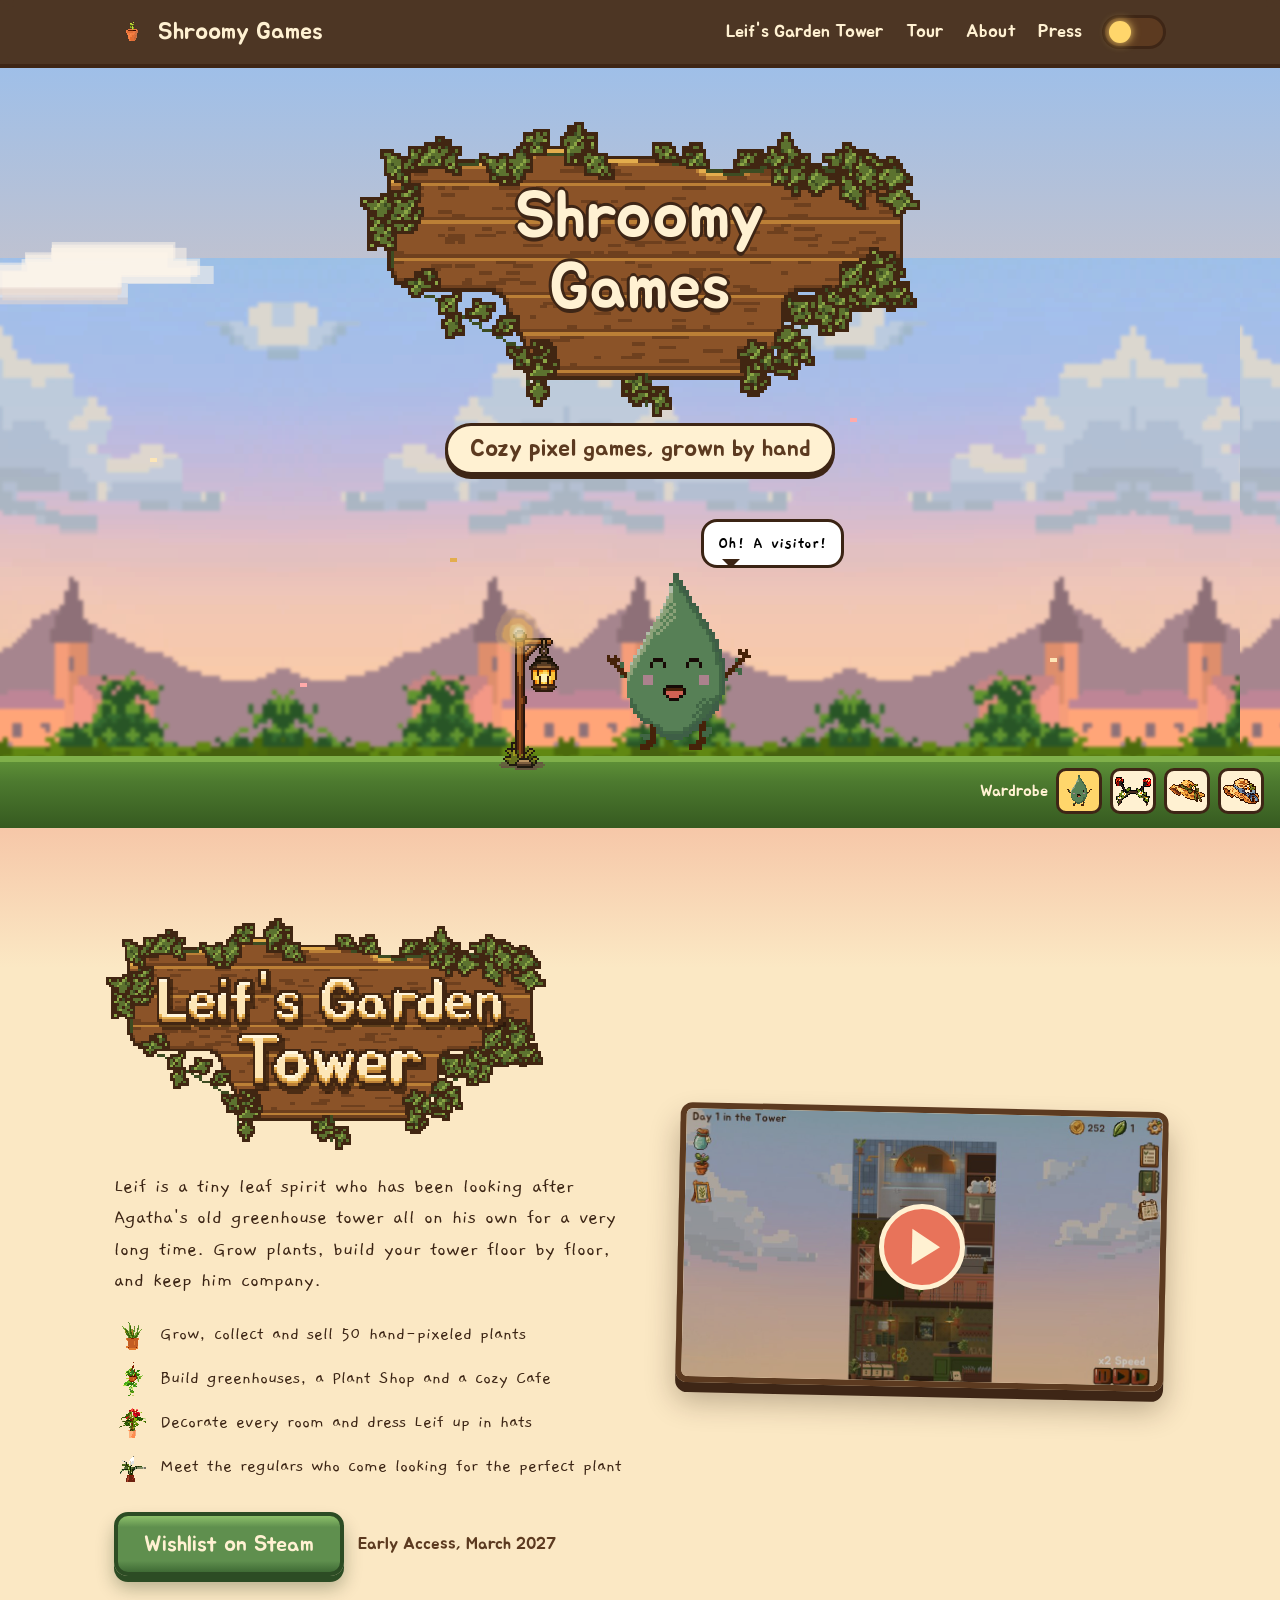
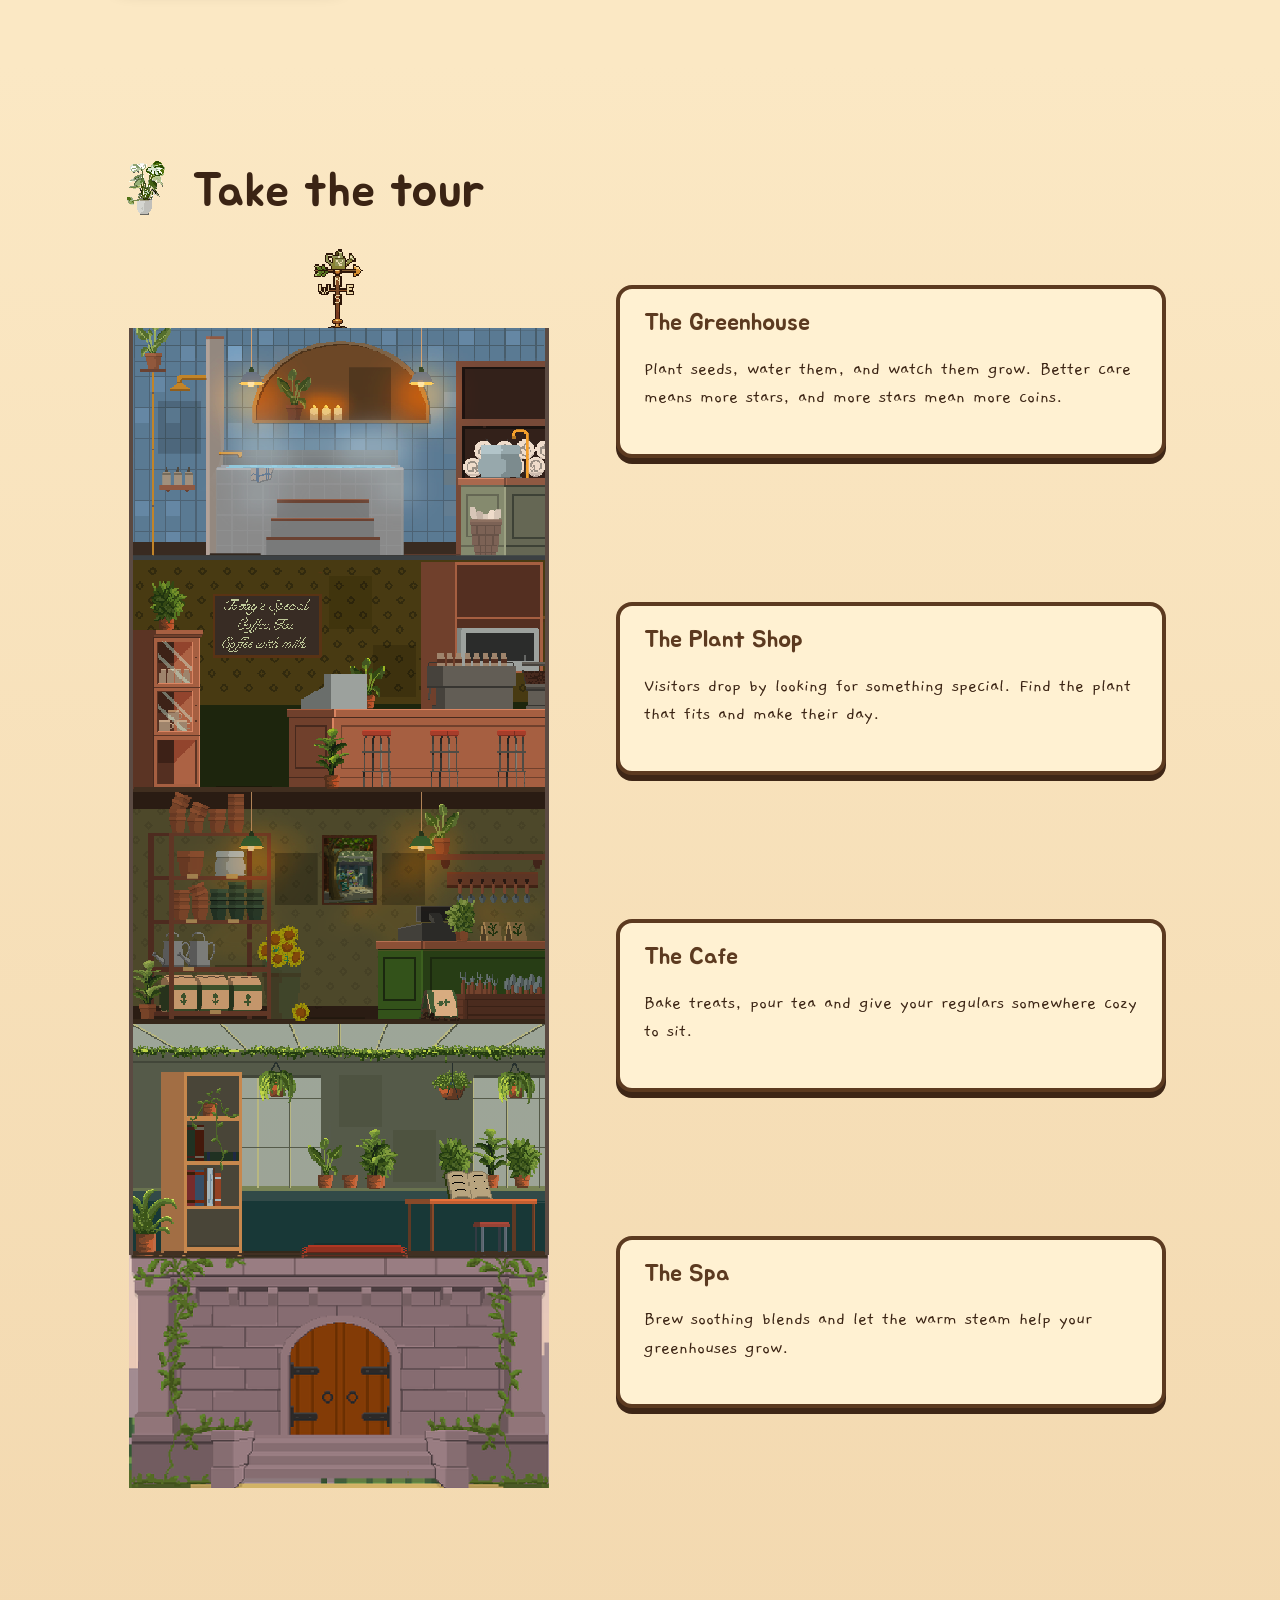
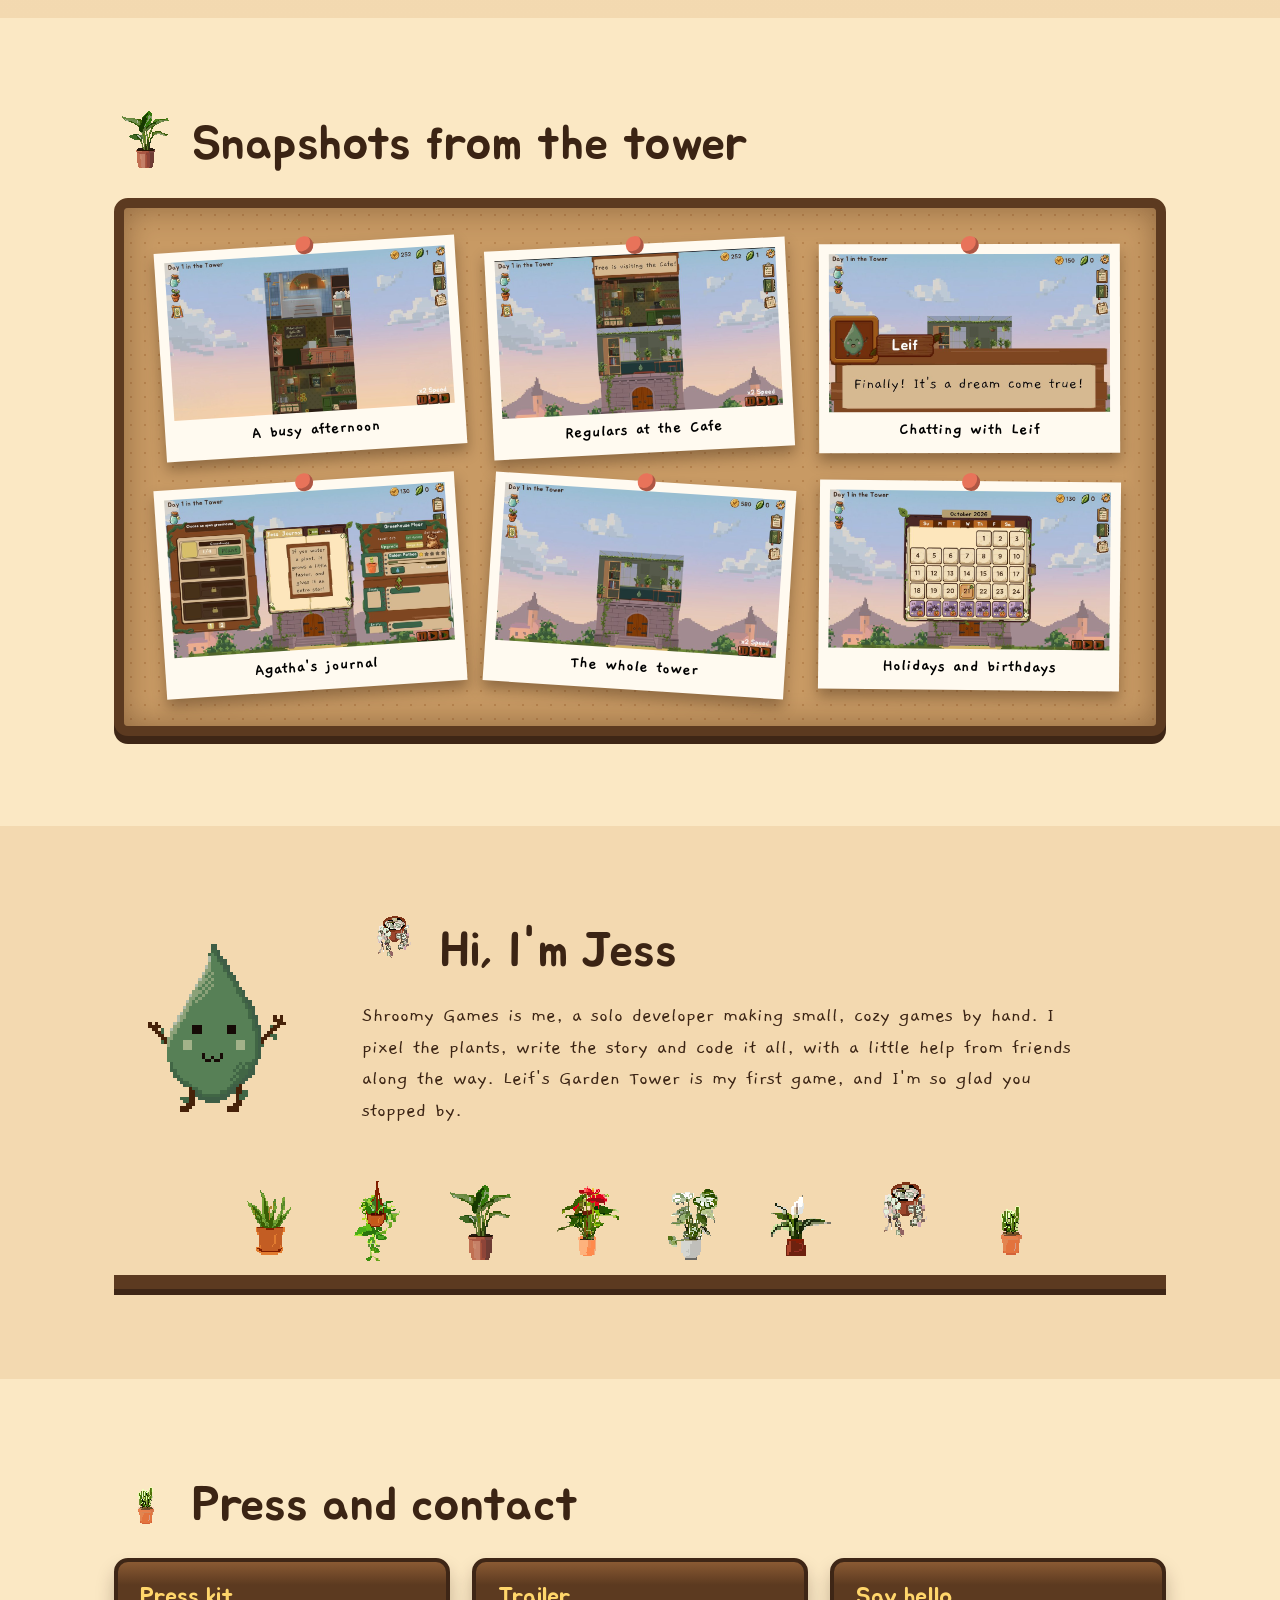
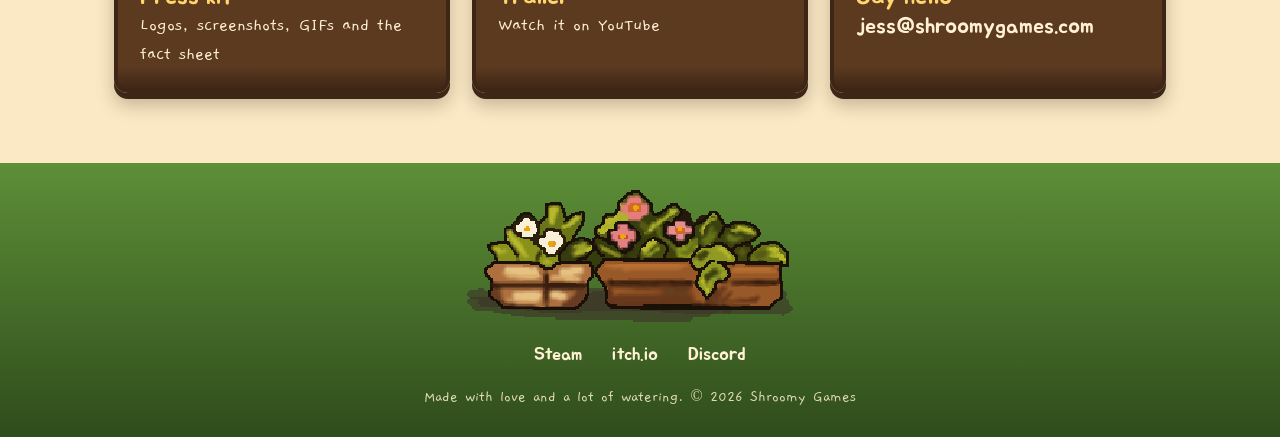
==== index.html @ d484b432 "Shroomy Games website, first version Co-Authored-By: Claude Opus 5.5 <noreply@anthropic.com> Claude-" ====
<!DOCTYPE html>
<html lang="en">
<head>
<meta charset="utf-8">
<meta name="viewport" content="width=device-width, initial-scale=1">
<title>Shroomy Games</title>
<link rel="preconnect" href="https://fonts.googleapis.com">
<link href="https://fonts.googleapis.com/css2?family=Jua&family=Gaegu:wght@400;700&display=swap" rel="stylesheet">
<style>
/* VOICE: cozy, playful, warm, like opening the game's journal
   IDEA: the site is a walk up Leif's tower at golden hour
   PICTURE: the game's own sky, town and tower, with Leif waving at the door
   COLOUR and TYPE: sunset peach and sky, wood brown plaques, cream paper, leaf green; Jua headings, Gaegu body
   LAYOUT: hero scene, featured game, tower that builds as you scroll, corkboard gallery, about, press, footer garden */
:root{color-scheme:light;
 --sky1:#9fbfe8;--sky2:#f6c7a8;--wood:#5c3a20;--wood2:#3e2616;--woodhi:#8a5a33;--cream:#fff1d2;--paper:#fbe8c4;--ink:#3b2414;--leaf:#5f8f4e;--leaf2:#3f6b35;--gold:#ffd66b;--coral:#e8735a;--grass:#4d7a2f}
*{box-sizing:border-box;min-width:0}
html{scroll-behavior:smooth;scroll-padding-top:76px}
body{margin:0;background:var(--paper);color:var(--ink);font:19px/1.5 Gaegu,"Comic Sans MS",system-ui,sans-serif;overflow-x:clip}
img{image-rendering:pixelated}
h1,h2,h3,.jua{font-family:Jua,system-ui,sans-serif;font-weight:400;line-height:1.08;text-wrap:balance;margin:0}
h2{font-size:clamp(32px,5vw,48px)}h3{font-size:24px}
a{color:inherit}
.wrap{max-width:1180px;margin:0 auto;padding:0 max(5vw,16px)}

/* ---------- wooden things ---------- */
.plank{background:linear-gradient(var(--woodhi),var(--wood) 18%,var(--wood) 82%,var(--wood2));color:var(--cream);border:4px solid var(--wood2);border-radius:14px;box-shadow:0 6px 0 var(--wood2),0 12px 18px rgba(40,20,5,.25);position:relative}
.btn{display:inline-flex;align-items:center;gap:10px;font:22px Jua,sans-serif;text-decoration:none;padding:14px 26px;min-height:52px;cursor:pointer;transition:transform .15s}
.btn:hover{transform:translateY(-3px) rotate(-1deg)}.btn:active{transform:translateY(3px);box-shadow:0 2px 0 var(--wood2)}
.btn.green{background:linear-gradient(#8cc06a,var(--leaf) 20%,var(--leaf) 80%,var(--leaf2));border-color:#2c4c24;box-shadow:0 6px 0 #2c4c24,0 12px 18px rgba(20,40,10,.3)}
.btn:focus-visible,button:focus-visible{outline:3px dashed var(--gold);outline-offset:4px}
.sway{animation:sway 3.4s ease-in-out infinite;transform-origin:top center}
@keyframes sway{0%,100%{rotate:-1.5deg}50%{rotate:1.5deg}}

/* ---------- nav ---------- */
nav{position:sticky;top:0;z-index:50;background:rgba(62,38,22,.92);backdrop-filter:blur(6px);color:var(--cream);border-bottom:4px solid var(--wood2)}
nav .wrap{display:flex;align-items:center;gap:18px;min-height:64px;flex-wrap:wrap}
nav .brand{font:24px Jua;text-decoration:none;display:flex;align-items:center;gap:8px}
nav .brand img{width:36px;height:36px}
nav .links{display:flex;gap:4px 18px;margin-left:auto;flex-wrap:wrap}
nav .links a{text-decoration:none;font:18px Jua;padding:8px 2px}
nav .links a:hover{color:var(--gold)}
.toggle{background:var(--wood);border:3px solid var(--wood2);border-radius:30px;width:64px;height:34px;position:relative;cursor:pointer;padding:0}
.toggle span{position:absolute;top:3px;left:4px;width:22px;height:22px;border-radius:50%;background:var(--gold);box-shadow:0 0 10px var(--gold);transition:left .35s,background .35s,box-shadow .35s}
.night .toggle span{left:33px;background:#e9e7ff;box-shadow:inset -6px -2px 0 #b9b4e6,0 0 10px #c9c4ff}

/* ---------- hero scene ---------- */
.hero{position:relative;height:clamp(560px,86vh,760px);overflow:hidden;background:linear-gradient(var(--sky1),var(--sky2) 70%)}
.scene{position:absolute;inset:auto 0 70px 0;height:min(500px,70%);background:url(assets/scenery.png) repeat-x bottom left/auto 100%;animation:pan 140s linear infinite}
@keyframes pan{to{background-position:-1240px 0}}
.ground{position:absolute;inset:auto 0 0 0;height:72px;background:linear-gradient(#5d8f37,var(--grass) 30%,#365a20);border-top:6px solid #7fb04a}
.cloud{position:absolute;width:120px;height:24px;background:#fff6ea;box-shadow:24px -12px 0 -2px #fff6ea,52px -20px 0 0 #fff6ea,80px -8px 0 -4px #fff6ea,0 6px 0 #e8d8cf;opacity:.55;animation:drift linear infinite}
@keyframes drift{from{translate:-260px 0}to{translate:110vw 0}}
.sparkles{position:absolute;inset:0;pointer-events:none}
.sp{position:absolute;width:6px;height:6px;background:var(--gold);box-shadow:6px 0 0 rgba(255,214,107,.5),-6px 0 0 rgba(255,214,107,.5),0 6px 0 rgba(255,214,107,.5),0 -6px 0 rgba(255,214,107,.5);animation:twinkle 3s ease-in-out infinite;opacity:0}
@keyframes twinkle{50%{opacity:1;scale:1.2}}
.heroText{position:absolute;inset:0;display:flex;flex-direction:column;align-items:center;justify-content:flex-start;padding-top:clamp(28px,6vh,64px);text-align:center;z-index:5}
.sign{position:relative;width:min(560px,90vw);animation:drop 1s cubic-bezier(.3,1.6,.5,1) both}
@keyframes drop{from{translate:0 -120%}}
.sign img{width:100%;display:block}
.sign h1{position:absolute;inset:0;display:grid;place-items:center;padding:0 16% 6%;font-size:clamp(34px,7.4vw,66px);color:#fff1d2;text-shadow:0 4px 0 #3e2616,3px 0 0 #3e2616,-3px 0 0 #3e2616,0 -3px 0 #3e2616}
.tagline{margin:6px 0 0;background:var(--cream);border:3px solid var(--wood2);border-radius:999px;padding:8px 22px;font:clamp(18px,2.6vw,24px) Jua;color:var(--wood);box-shadow:0 4px 0 var(--wood2)}
.mock{font-size:15px;margin-top:8px;color:#5b3c26;opacity:.85}
.leifSpot{position:absolute;bottom:58px;left:50%;translate:-50% 0;z-index:6;display:flex;align-items:flex-end;gap:12px}
.leif{position:relative;width:clamp(150px,20vw,210px);aspect-ratio:1;cursor:pointer;animation:bob 2.2s ease-in-out infinite;background:none;border:0;padding:0}
.leif img{position:absolute;inset:0;width:100%;height:100%}
.leif:hover{animation:wiggle .5s ease-in-out}
@keyframes bob{50%{translate:0 -8px}}
@keyframes wiggle{25%{rotate:-6deg}75%{rotate:6deg}}
.bubble{position:absolute;bottom:96%;left:62%;width:max-content;max-width:min(260px,60vw);background:#fff;border:3px solid var(--ink);border-radius:16px;padding:10px 14px;font:18px/1.3 Gaegu;font-weight:700;opacity:0;scale:.6;transform-origin:bottom left;transition:opacity .2s,scale .25s cubic-bezier(.3,1.6,.5,1);pointer-events:none}
.bubble::after{content:"";position:absolute;left:18px;bottom:-12px;border:9px solid transparent;border-top-color:var(--ink)}
.bubble.on{opacity:1;scale:1}
.lantern{position:relative;width:60px}.lantern img{width:60px;display:block}
.glow{position:absolute;width:120px;left:-12px;top:-28px;opacity:.75;animation:flicker 2.6s ease-in-out infinite;pointer-events:none;mix-blend-mode:screen}
@keyframes flicker{30%{opacity:.55}60%{opacity:.85}}
.hatbar{position:absolute;bottom:14px;right:16px;z-index:7;display:flex;gap:8px;align-items:center;font:16px Jua;color:var(--cream)}
.hatbar button{width:46px;height:46px;border-radius:10px;border:3px solid var(--wood2);background:var(--cream);cursor:pointer;padding:2px}
.hatbar button img{width:100%;height:100%;object-fit:contain}
.hatbar button[aria-pressed=true]{background:var(--gold)}
.night .hero{background:linear-gradient(#141a3a,#3a3366 75%)}
.night .scene{filter:brightness(.45) saturate(.7) hue-rotate(-12deg)}
.night .cloud{opacity:.25}
.night .ground{filter:brightness(.55)}
.stars,.flies{position:absolute;inset:0;pointer-events:none;opacity:0;transition:opacity 1s}
.night .stars,.night .flies{opacity:1}
.star{position:absolute;width:3px;height:3px;background:#fff;animation:twinkle 2.5s infinite}
.fly{position:absolute;width:6px;height:6px;border-radius:50%;background:#f8ff9a;box-shadow:0 0 10px 4px rgba(240,255,120,.6);animation:float 7s ease-in-out infinite}
@keyframes float{25%{translate:30px -20px}50%{translate:-10px -45px}75%{translate:-35px -10px}}

/* ---------- section helpers ---------- */
.band{padding:clamp(52px,7vw,96px) 0;position:relative}
.head{display:flex;align-items:flex-end;gap:14px;margin-bottom:26px}
.sprout{width:64px;height:64px;position:relative;flex:none}
.sprout img{position:absolute;inset:0;width:100%;height:100%;transition:opacity .4s,scale .6s cubic-bezier(.3,1.6,.5,1);transform-origin:bottom center}
.sprout .grown{opacity:0;scale:.2}
.in .sprout .seed{opacity:0;scale:.6}.in .sprout .grown{opacity:1;scale:1}
.reveal{opacity:0;translate:0 30px;transition:opacity .7s,translate .7s}
.reveal.in{opacity:1;translate:0 0}

/* ---------- featured game ---------- */
.game{background:linear-gradient(#f6c7a8,var(--paper) 140px)}
.gameGrid{display:grid;grid-template-columns:minmax(0,1.05fr) minmax(0,1fr);gap:clamp(24px,4vw,56px);align-items:center}
.gameLogo{width:min(440px,100%);display:block;margin:0 0 10px -8px;animation:sway 5s ease-in-out infinite;transform-origin:top center}
.pitch{font-size:21px;max-width:34em}
.feat{list-style:none;padding:0;margin:18px 0 26px;display:grid;gap:8px}
.feat li{display:flex;gap:10px;align-items:center}
.feat img{width:36px;height:36px;flex:none}
.ctaRow{display:flex;gap:14px;flex-wrap:wrap;align-items:center}
.ea{font:17px Jua;color:var(--wood)}
.trailer{display:block;position:relative;border:6px solid var(--wood);border-radius:12px;overflow:hidden;box-shadow:0 10px 0 var(--wood2),0 18px 30px rgba(40,20,5,.3);rotate:1.2deg;transition:rotate .3s}
.trailer:hover{rotate:0deg}
.trailer img{width:100%;display:block;image-rendering:auto}
.play{position:absolute;inset:0;display:grid;place-items:center;background:rgba(40,20,5,.25)}
.play span{width:86px;height:86px;border-radius:50%;background:var(--coral);border:5px solid #fff1d2;display:grid;place-items:center;animation:pulse 1.8s infinite}
.play span::before{content:"";margin-left:8px;border:18px solid transparent;border-left:28px solid #fff1d2;border-right:0}
@keyframes pulse{50%{scale:1.1}}
.leaf{position:fixed;z-index:99;width:16px;height:10px;background:var(--leaf);border-radius:0 10px 0 10px;pointer-events:none;animation:fall 1.4s ease-in forwards}
@keyframes fall{to{translate:var(--dx) 220px;rotate:var(--r);opacity:0}}

/* ---------- tower ---------- */
.towerBand{background:linear-gradient(var(--paper),#f3d9b0)}
.towerGrid{display:grid;grid-template-columns:minmax(0,.9fr) minmax(0,1.1fr);gap:clamp(24px,4vw,56px)}
.towerCol{position:sticky;top:90px;align-self:start;display:flex;flex-direction:column;align-items:center}
.vane{width:56px;margin-bottom:-6px;opacity:0;transition:opacity .6s}
.vane.on{opacity:1;animation:spin 6s ease-in-out infinite}
@keyframes spin{50%{scale:-1 1}}
.tower{width:min(420px,100%);display:flex;flex-direction:column-reverse}
.tower img{width:100%;display:block}
.floor{max-height:0;overflow:hidden;transition:max-height .7s cubic-bezier(.3,1.3,.5,1)}
.floor.on{max-height:300px}
.floor img{border-left:4px solid #5b4a42;border-right:4px solid #5b4a42}
.storyCards{display:grid;gap:clamp(90px,16vh,160px);padding:40px 0 120px}
.card{background:var(--cream);border:4px solid var(--wood);border-radius:16px;padding:22px 24px;box-shadow:0 6px 0 var(--wood2)}
.card h3{color:var(--wood);margin-bottom:6px}

/* ---------- gallery ---------- */
.board{background:#c89a64 radial-gradient(#b8854f 1px,transparent 1.5px) 0 0/14px 14px;border:10px solid var(--wood);border-radius:14px;box-shadow:inset 0 0 30px rgba(60,30,10,.4),0 8px 0 var(--wood2);padding:clamp(18px,3vw,36px);display:grid;grid-template-columns:repeat(auto-fill,minmax(min(260px,100%),1fr));gap:28px}
.pol{background:#fffaf0;padding:10px 10px 12px;box-shadow:0 8px 14px rgba(40,20,5,.35);rotate:var(--t);transition:rotate .3s,scale .3s;cursor:zoom-in;border:0;font:inherit;text-align:center;position:relative}
.pol:hover{rotate:0deg;scale:1.04;z-index:2}
.pol::before{content:"";position:absolute;top:-8px;left:50%;width:18px;height:18px;border-radius:50%;background:var(--coral);box-shadow:inset -3px -3px 0 rgba(0,0,0,.25);translate:-50% 0}
.pol img{width:100%;display:block;image-rendering:auto}
.pol span{display:block;font:18px Gaegu;font-weight:700;margin-top:6px}
.light{position:fixed;inset:0;z-index:200;background:rgba(30,15,5,.85);display:none;place-items:center;padding:20px}
.light.on{display:grid}.light img{max-width:min(1100px,100%);max-height:85vh;border:8px solid #fffaf0;image-rendering:auto}

/* ---------- about ---------- */
.aboutGrid{display:grid;grid-template-columns:auto minmax(0,1fr);gap:clamp(20px,4vw,48px);align-items:center}
.jessLeif{width:clamp(140px,18vw,200px)}
.shelf{display:flex;justify-content:center;gap:clamp(6px,2vw,22px);flex-wrap:wrap;margin-top:34px;padding-bottom:10px;border-bottom:14px solid var(--wood);box-shadow:0 6px 0 var(--wood2)}
.shelf img{width:clamp(56px,8vw,84px);transform-origin:bottom center;animation:sway 4s ease-in-out infinite;cursor:pointer}
.shelf img:nth-child(2n){animation-delay:-1.5s}.shelf img:nth-child(3n){animation-delay:-2.6s}
.shelf img.hop{animation:hop .5s}
@keyframes hop{40%{translate:0 -18px}}

/* ---------- press + contact ---------- */
.signs{display:grid;grid-template-columns:repeat(auto-fit,minmax(min(240px,100%),1fr));gap:22px}
.signs .plank{padding:20px 22px;text-decoration:none;display:block;transition:transform .2s}
.signs .plank:hover{transform:translateY(-4px) rotate(-1deg)}
.signs .plank b{font:24px Jua;display:block;color:var(--gold)}
.mail{font:22px Jua;word-break:break-all}

/* ---------- footer ---------- */
footer{background:linear-gradient(#5d8f37,#2f4c1c);color:var(--cream);padding:0 0 30px;position:relative;margin-top:40px}
.planters{display:block;width:min(520px,90%);margin:-60px auto 0}
footer .wrap{display:flex;flex-wrap:wrap;gap:12px 26px;justify-content:center;align-items:center;font:18px Jua}
footer a{text-decoration:none;padding:8px 2px}footer a:hover{color:var(--gold)}
footer small{display:block;width:100%;text-align:center;font:16px Gaegu;opacity:.85}

@media(max-width:760px){
 .gameGrid,.towerGrid,.aboutGrid{grid-template-columns:minmax(0,1fr)}
 .towerCol{position:relative;top:0}
 .storyCards{gap:22px;padding:20px 0}
 .aboutGrid{justify-items:center;text-align:center}
 nav .links{width:100%;justify-content:center;margin:0 0 8px}
 .leifSpot{left:42%}
}
@media(prefers-reduced-motion:reduce){*{animation:none!important;transition:none!important}.reveal{opacity:1;translate:0}.floor{max-height:300px}.sprout .grown{opacity:1;scale:1}.sprout .seed{opacity:0}}
</style>
</head>
<body>
<nav><div class="wrap">
 <a class="brand" href="#top"><img src="assets/SeedlingPlantTwo.png" alt="">Shroomy Games</a>
 <div class="links"><a href="#leif">Leif's Garden Tower</a><a href="#tower">Tour</a><a href="#about">About</a><a href="#press">Press</a></div>
 <button class="toggle" id="toggle" aria-label="Switch day and night" aria-pressed="false"><span></span></button>
</div></nav>

<header class="hero" id="top">
 <div class="scene"></div>
 <div class="stars" id="stars"></div>
 <div id="clouds"></div>
 <div class="sparkles" id="sparkles"></div>
 <div class="flies" id="flies"></div>
 <div class="heroText">
  <div class="sign"><img src="assets/logo_v2_plaque_vines_no_text.png" alt=""><h1>Shroomy Games</h1></div>
  <p class="tagline" id="tagline">Cozy pixel games, grown by hand</p>
 </div>
 <div class="leifSpot">
  <div class="lantern"><img class="glow" src="assets/LanternGlowSprite.png" alt=""><img src="assets/LanternSprite.png" alt=""></div>
  <button class="leif" id="leif" aria-label="Say hi to Leif">
   <img src="assets/leif_sprite_A_512.png" alt="Leif, a small leaf spirit">
   <img id="hat" src="" alt="" hidden>
   <span class="bubble" id="bubble">Oh! A visitor!</span>
  </button>
 </div>
 <div class="hatbar" aria-label="Try a hat on Leif">Wardrobe
  <button data-hat="" aria-pressed="true" title="No hat"><img src="assets/leif_sprite_A_512.png" alt="No hat"></button>
  <button data-hat="LeifLadybugHeadband" aria-pressed="false" title="Ladybug headband"><img src="assets/LeifLadybugHeadband_icon.png" alt="Ladybug headband"></button>
  <button data-hat="LeifAgathasHat" aria-pressed="false" title="Agatha's hat"><img src="assets/LeifAgathasHat_icon.png" alt="Agatha's hat"></button>
  <button data-hat="LeifDaisyHat" aria-pressed="false" title="Daisy hat"><img src="assets/LeifDaisyHat_icon.png" alt="Daisy hat"></button>
 </div>
 <div class="ground"></div>
</header>

<section class="band game" id="leif">
 <div class="wrap gameGrid">
  <div class="reveal">
   <img class="gameLogo" src="assets/logo_v2_full_transparent.png" alt="Leif's Garden Tower">
   <p class="pitch">Leif is a tiny leaf spirit who has been looking after Agatha's old greenhouse tower all on his own for a very long time. Grow plants, build your tower floor by floor, and keep him company.</p>
   <ul class="feat">
    <li><img src="assets/AloeVeraPlant.png" alt="">Grow, collect and sell 50 hand-pixeled plants</li>
    <li><img src="assets/GoldenPothosPlant.png" alt="">Build greenhouses, a Plant Shop and a cozy Cafe</li>
    <li><img src="assets/FlamingoFlowerPlant.png" alt="">Decorate every room and dress Leif up in hats</li>
    <li><img src="assets/PeaceLillyPlant.png" alt="">Meet the regulars who come looking for the perfect plant</li>
   </ul>
   <div class="ctaRow">
    <a class="btn plank green sway" id="wish" href="https://store.steampowered.com/app/5285840?utm_source=website">Wishlist on Steam</a>
    <span class="ea">Early Access, March 2027</span>
   </div>
  </div>
  <a class="trailer reveal" href="https://www.youtube.com/watch?v=hAoAlUIL6y4" aria-label="Watch the trailer on YouTube">
   <img src="assets/screenshot_9_cafe_floors.jpg" alt="Leif's Garden Tower trailer">
   <div class="play"><span></span></div>
  </a>
 </div>
</section>

<section class="band towerBand" id="tower">
 <div class="wrap">
  <div class="head reveal"><div class="sprout"><img class="seed" src="assets/SeedlingPlantOne.png" alt=""><img class="grown" src="assets/SwissCheesePlant.png" alt=""></div><h2>Take the tour</h2></div>
  <div class="towerGrid">
   <div class="towerCol">
    <img class="vane" id="vane" src="assets/Weathervane.png" alt="">
    <div class="tower" id="towerStack">
     <img src="assets/entrance.png" alt="The tower's front door">
     <div class="floor" data-f="0"><img src="assets/floor_greenhouse.png" alt="Greenhouse"></div>
     <div class="floor" data-f="1"><img src="assets/floor_shop.png" alt="Plant Shop"></div>
     <div class="floor" data-f="2"><img src="assets/floor_cafe.png" alt="Cafe"></div>
     <div class="floor" data-f="3"><img src="assets/floor_spa.png" alt="Spa"></div>
    </div>
   </div>
   <div class="storyCards">
    <div class="card reveal" data-step="0"><h3>The Greenhouse</h3><p>Plant seeds, water them, and watch them grow. Better care means more stars, and more stars mean more coins.</p></div>
    <div class="card reveal" data-step="1"><h3>The Plant Shop</h3><p>Visitors drop by looking for something special. Find the plant that fits and make their day.</p></div>
    <div class="card reveal" data-step="2"><h3>The Cafe</h3><p>Bake treats, pour tea and give your regulars somewhere cozy to sit.</p></div>
    <div class="card reveal" data-step="3"><h3>The Spa</h3><p>Brew soothing blends and let the warm steam help your greenhouses grow.</p></div>
   </div>
  </div>
 </div>
</section>

<section class="band" id="gallery">
 <div class="wrap">
  <div class="head reveal"><div class="sprout"><img class="seed" src="assets/SeedlingPlantTwo.png" alt=""><img class="grown" src="assets/BirdOfParadisePlant.png" alt=""></div><h2>Snapshots from the tower</h2></div>
  <div class="board reveal" id="board"></div>
 </div>
</section>

<section class="band" id="about" style="background:#f3d9b0">
 <div class="wrap">
  <div class="aboutGrid reveal">
   <img class="jessLeif" src="assets/leif_sprite_B_512.png" alt="Leif">
   <div>
    <div class="head" style="margin-bottom:12px"><div class="sprout"><img class="seed" src="assets/SeedlingPlantOne.png" alt=""><img class="grown" src="assets/StringOfHeartsPlant.png" alt=""></div><h2>Hi, I'm Jess</h2></div>
    <p class="pitch">Shroomy Games is me, a solo developer making small, cozy games by hand. I pixel the plants, write the story and code it all, with a little help from friends along the way. Leif's Garden Tower is my first game, and I'm so glad you stopped by.</p>
   </div>
  </div>
  <div class="shelf" id="shelf"></div>
 </div>
</section>

<section class="band" id="press">
 <div class="wrap">
  <div class="head reveal"><div class="sprout"><img class="seed" src="assets/SeedlingPlantTwo.png" alt=""><img class="grown" src="assets/FairyCastleCactusPlant.png" alt=""></div><h2>Press and contact</h2></div>
  <div class="signs reveal">
   <a class="plank" href="https://drive.google.com/file/d/1v9uq5VzbbCIpP5x0YoMkf0YqKRhhN7Gh/view?usp=sharing"><b>Press kit</b>Logos, screenshots, GIFs and the fact sheet</a>
   <a class="plank" href="https://www.youtube.com/watch?v=hAoAlUIL6y4"><b>Trailer</b>Watch it on YouTube</a>
   <a class="plank" href="mailto:jess@shroomygames.com"><b>Say hello</b><span class="mail">jess@shroomygames.com</span></a>
  </div>
 </div>
</section>

<footer>
 <img class="planters" src="assets/PlantersSprite.png" alt="">
 <div class="wrap">
  <a href="https://store.steampowered.com/app/5285840?utm_source=website">Steam</a>
  <a href="https://shroomyhoomie.itch.io">itch.io</a>
  <a href="https://discord.gg/akHjMf24SH">Discord</a>
  <small>Made with love and a lot of watering. © 2026 Shroomy Games</small>
 </div>
</footer>

<div class="light" id="light" role="dialog" aria-label="Screenshot"><img id="lightImg" alt=""></div>

<script>
{
const $=s=>document.querySelector(s);
const rnd=(a,b)=>a+Math.random()*(b-a);
/* clouds, sparkles, stars, fireflies */
$('#clouds').innerHTML=[0,1,2,3].map(i=>`<div class="cloud" style="top:${rnd(6,34)}%;scale:${rnd(.6,1.2).toFixed(2)};animation-duration:${rnd(60,110)|0}s;animation-delay:-${rnd(0,90)|0}s"></div>`).join('');
$('#sparkles').innerHTML=Array.from({length:22},()=>`<i class="sp" style="left:${rnd(2,98)}%;top:${rnd(5,80)}%;animation-delay:-${rnd(0,3).toFixed(1)}s"></i>`).join('');
$('#stars').innerHTML=Array.from({length:60},()=>`<i class="star" style="left:${rnd(0,100)}%;top:${rnd(0,55)}%;animation-delay:-${rnd(0,2.5).toFixed(1)}s"></i>`).join('');
$('#flies').innerHTML=Array.from({length:18},()=>`<i class="fly" style="left:${rnd(3,97)}%;top:${rnd(45,88)}%;animation-delay:-${rnd(0,7).toFixed(1)}s;animation-duration:${rnd(5,9).toFixed(1)}s"></i>`).join('');

/* taglines (mockup only) */

/* Leif talks */
const lines=['Oh! A visitor!','Have you watered your plants today?','Agatha always said a tower needs company.','Would you wishlist us? My leaves would curl with joy!','Shh, the Swiss Cheese Plant is napping.','I just finished dusting the Cafe!','Do you like my hat? Try another one!','Every plant has a story, you know.'];
let li=0,bt;
const say=t=>{const b=$('#bubble');b.textContent=t;b.classList.add('on');clearTimeout(bt);bt=setTimeout(()=>b.classList.remove('on'),3200)};
setTimeout(()=>say(lines[0]),1100);
$('#leif').onclick=()=>{li=(li+1)%lines.length;say(lines[li])};

/* wardrobe */
document.querySelectorAll('.hatbar button').forEach(b=>b.onclick=()=>{
 document.querySelectorAll('.hatbar button').forEach(x=>x.setAttribute('aria-pressed','false'));
 b.setAttribute('aria-pressed','true');const h=$('#hat');
 if(b.dataset.hat){h.src='assets/'+b.dataset.hat+'.png';h.hidden=false;say('How do I look?')}else{h.hidden=true;say('Back to my natural leafy look!')}
});

/* day and night */
let night=false;try{night=localStorage.getItem('sg-night')==='1'}catch(e){}
const setNight=n=>{document.body.classList.toggle('night',n);$('#toggle').setAttribute('aria-pressed',n)};
setNight(night);
$('#toggle').onclick=()=>{night=!night;setNight(night);try{localStorage.setItem('sg-night',night?'1':'0')}catch(e){};say(night?'Look, fireflies!':'Good morning, sunshine!')};

/* leaves on the wishlist button */
$('#wish').addEventListener('click',e=>{const r=e.currentTarget.getBoundingClientRect();
 for(let i=0;i<14;i++){const l=document.createElement('i');l.className='leaf';l.style.left=(r.left+rnd(0,r.width))+'px';l.style.top=(r.top+rnd(0,10))+'px';l.style.setProperty('--dx',rnd(-80,80)+'px');l.style.setProperty('--r',rnd(-300,300)+'deg');l.style.background=['#5f8f4e','#8cc06a','#ffd66b'][i%3];document.body.appendChild(l);setTimeout(()=>l.remove(),1500)}});

/* gallery */
const shots=[['screenshot_9_cafe_floors','A busy afternoon'],['screenshot_10_cafe_visitor','Regulars at the Cafe'],['screenshot_8_leif_dialogue','Chatting with Leif'],['screenshot_6_journal_greenhouse',"Agatha's journal"],['screenshot_11_tower_overview','The whole tower'],['screenshot_7_calendar','Holidays and birthdays']];
$('#board').innerHTML=shots.map(([f,c])=>`<button class="pol" style="--t:${rnd(-4,4).toFixed(1)}deg" data-src="assets/${f}.jpg"><img src="assets/${f}.jpg" alt="${c}" loading="lazy"><span>${c}</span></button>`).join('');
document.querySelectorAll('.pol').forEach(p=>p.onclick=()=>{$('#lightImg').src=p.dataset.src;$('#light').classList.add('on')});
$('#light').onclick=()=>$('#light').classList.remove('on');
addEventListener('keydown',e=>{if(e.key==='Escape')$('#light').classList.remove('on')});

/* plant shelf */
const plants=['AloeVeraPlant','GoldenPothosPlant','BirdOfParadisePlant','FlamingoFlowerPlant','SwissCheesePlant','PeaceLillyPlant','StringOfHeartsPlant','FairyCastleCactusPlant'];
$('#shelf').innerHTML=plants.map(p=>`<img src="assets/${p}.png" alt="">`).join('');
document.querySelectorAll('#shelf img').forEach(i=>i.onclick=()=>{i.classList.remove('hop');void i.offsetWidth;i.classList.add('hop')});

/* reveal and sprouts */
const io=new IntersectionObserver(es=>es.forEach(e=>{if(e.isIntersecting){e.target.classList.add('in');io.unobserve(e.target)}}),{threshold:.2});
document.querySelectorAll('.reveal').forEach(el=>io.observe(el));

/* tower grows as the cards scroll past */
const floors=[...document.querySelectorAll('.floor')];
const towerIO=new IntersectionObserver(es=>es.forEach(e=>{if(e.isIntersecting){const n=+e.target.dataset.step;floors.forEach((f,i)=>{if(i<=n)f.classList.add('on')});if(n===3)$('#vane').classList.add('on')}}),{threshold:.6});
document.querySelectorAll('[data-step]').forEach(el=>towerIO.observe(el));
}
</script>
</body>
</html>
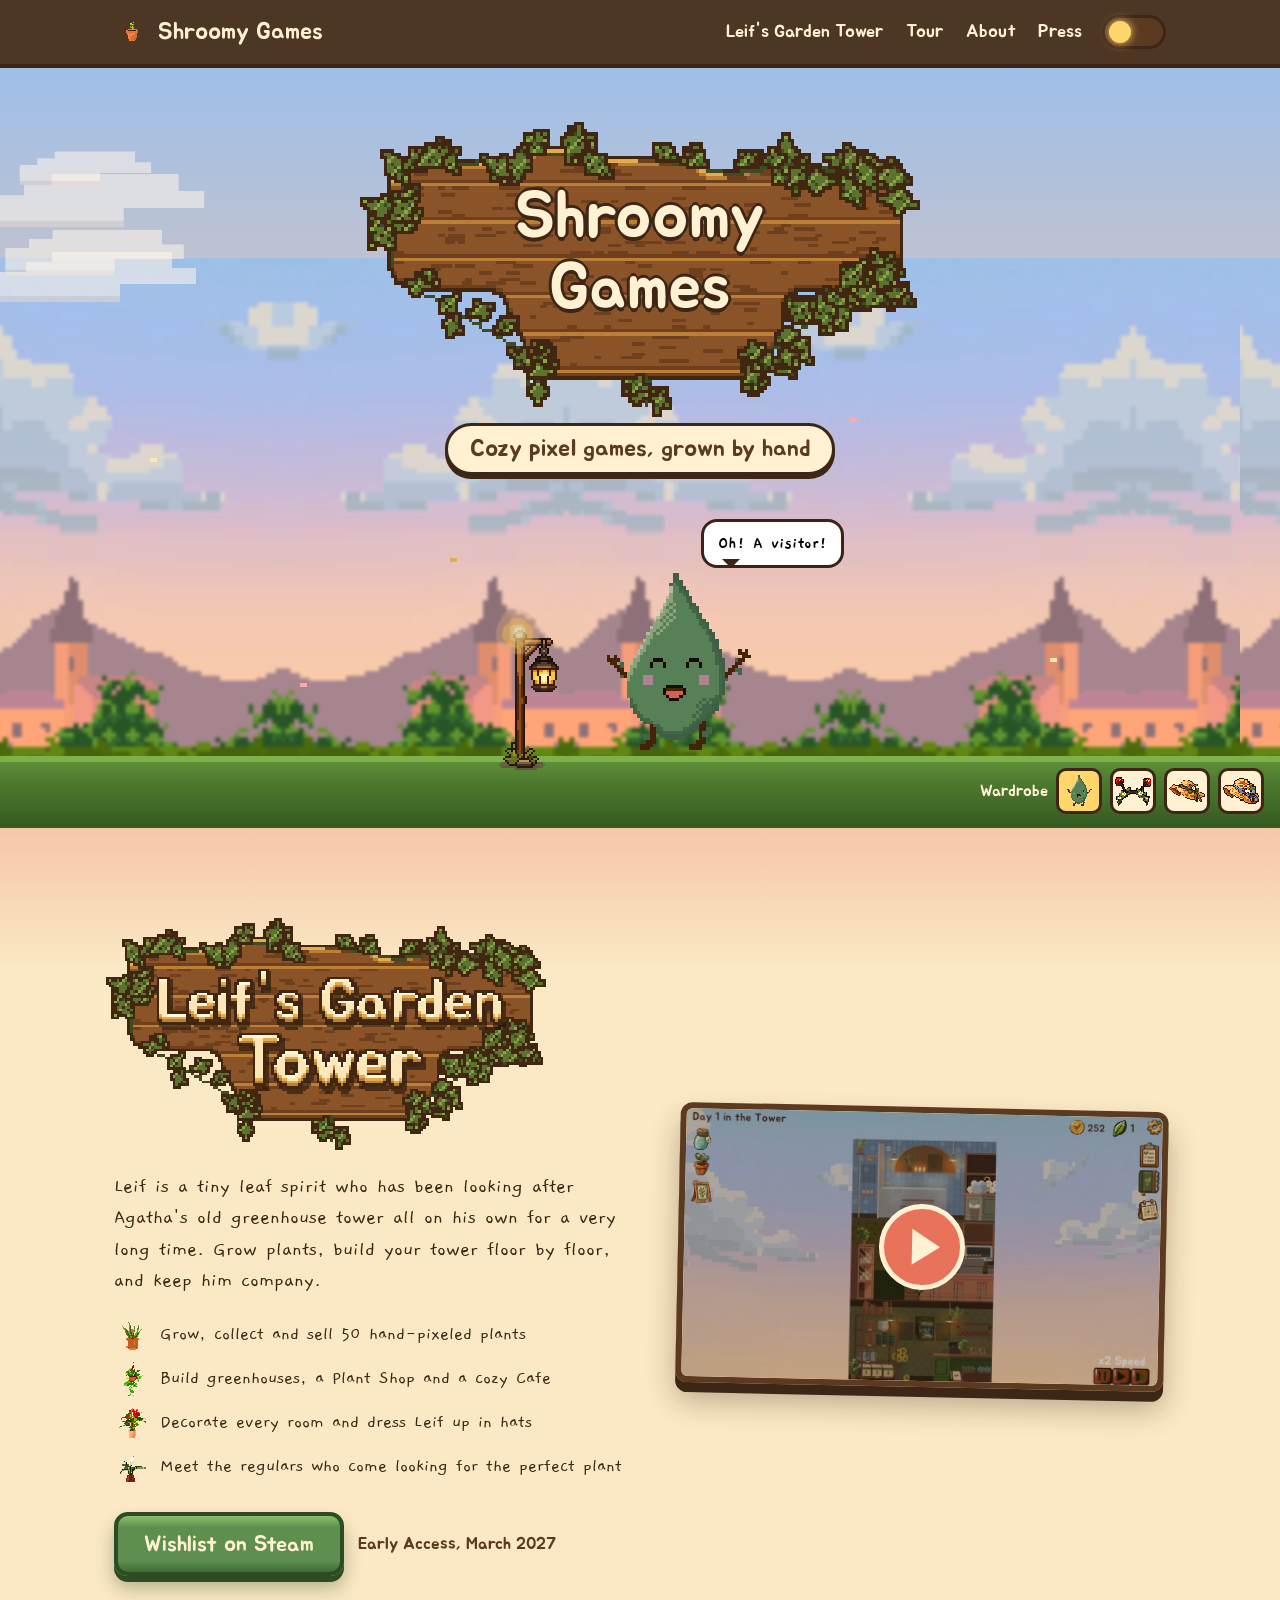
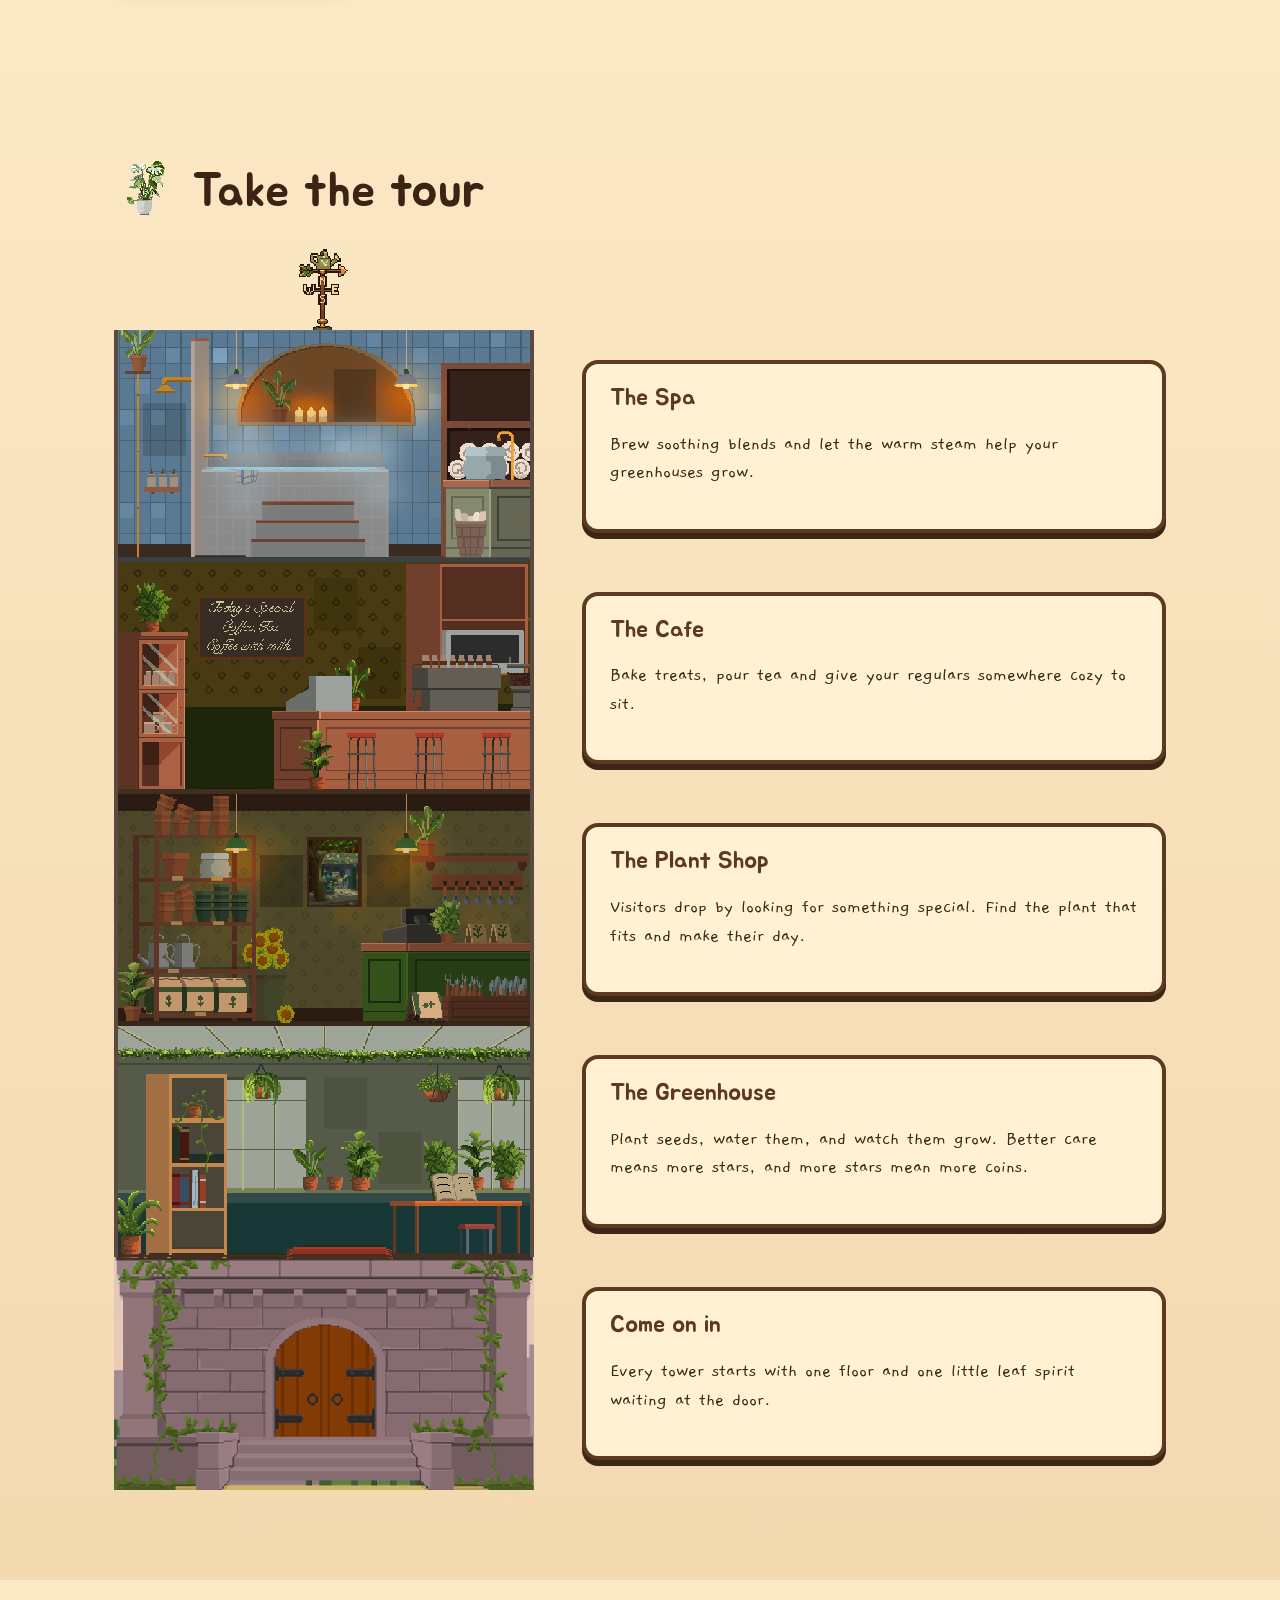
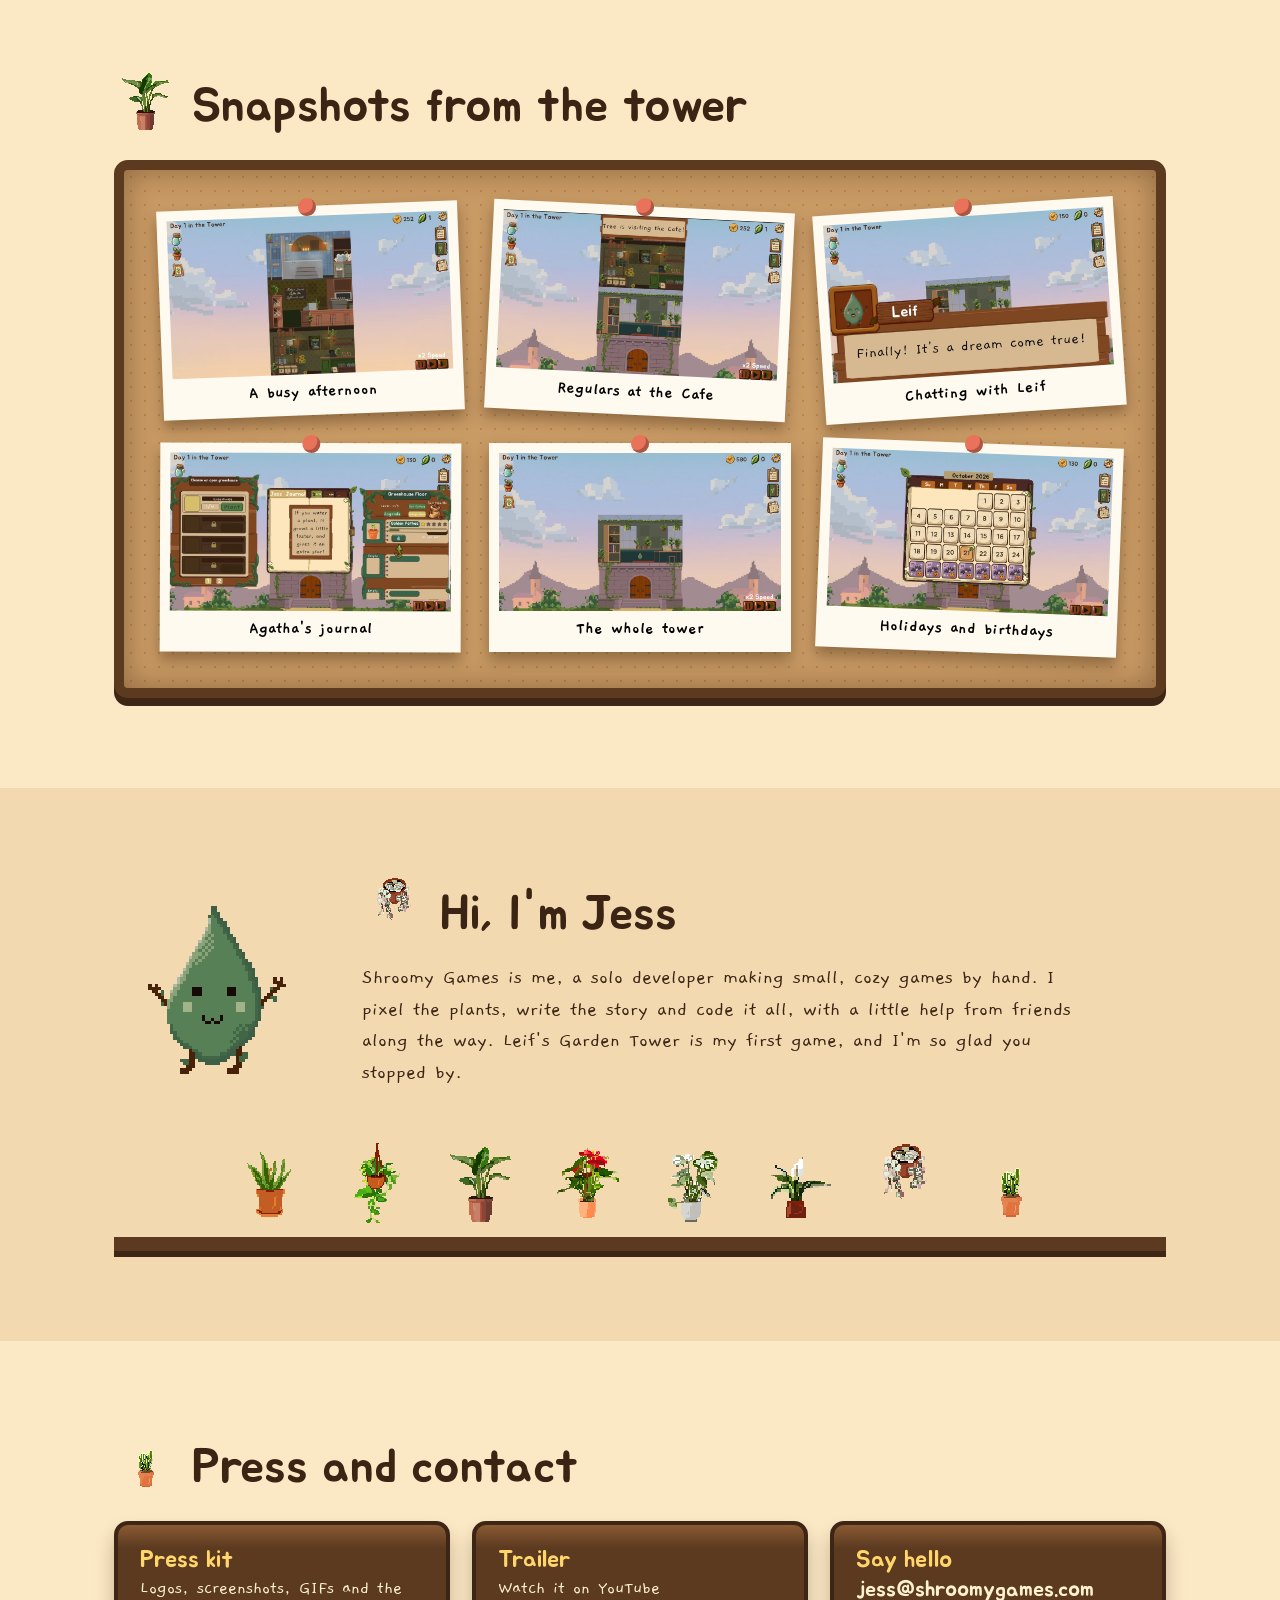
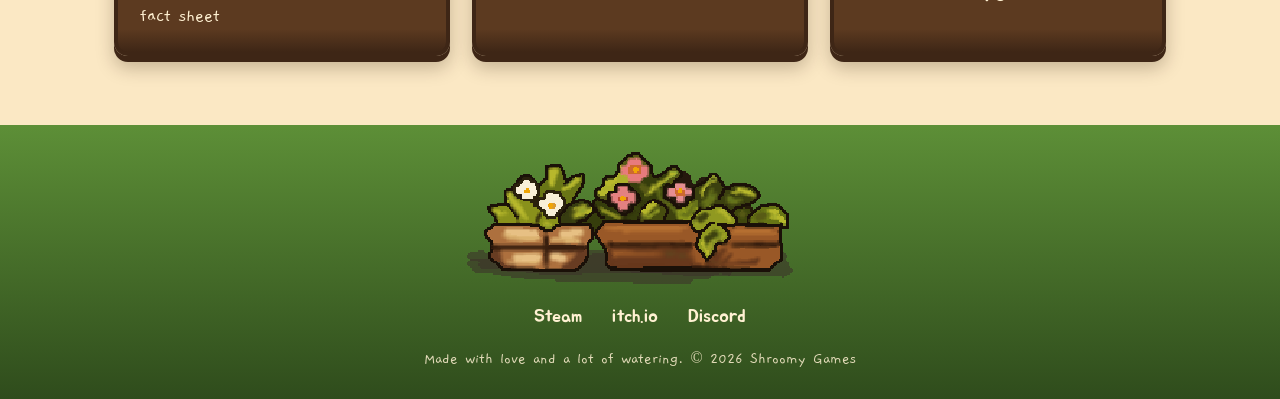
==== commit 594b560f: "Tour: each room sits beside its card Co-Authored-By: Claude Opus 5.5 <noreply@anthropic.com> Claude-" ====
--- a/index.html
+++ b/index.html
@@ -119,20 +119,18 @@
 
 /* ---------- tower ---------- */
 .towerBand{background:linear-gradient(var(--paper),#f3d9b0)}
-.towerGrid{display:grid;grid-template-columns:minmax(0,.9fr) minmax(0,1.1fr);gap:clamp(24px,4vw,56px)}
-.towerCol{position:sticky;top:90px;align-self:start;display:flex;flex-direction:column;align-items:center}
-.vane{width:56px;margin-bottom:-6px;opacity:0;transition:opacity .6s}
+.tour{display:flex;flex-direction:column;align-items:stretch}
+.vane{width:56px;display:block;margin:0 0 -4px calc(min(420px,44%)/2 - 28px);opacity:0;transition:opacity .6s}
 .vane.on{opacity:1;animation:spin 6s ease-in-out infinite}
 @keyframes spin{50%{scale:-1 1}}
-.tower{width:min(420px,100%);display:flex;flex-direction:column-reverse}
-.tower img{width:100%;display:block}
-.floor{max-height:0;overflow:hidden;transition:max-height .7s cubic-bezier(.3,1.3,.5,1)}
-.floor.on{max-height:300px}
-.floor img{border-left:4px solid #5b4a42;border-right:4px solid #5b4a42}
-.storyCards{display:grid;gap:clamp(90px,16vh,160px);padding:40px 0 120px}
+.row{display:grid;grid-template-columns:min(420px,44%) minmax(0,1fr);gap:clamp(20px,4vw,48px);align-items:center}
+.floor img{width:100%;display:block;border-left:4px solid #5b4a42;border-right:4px solid #5b4a42}
+.floor.door img{border:0}
+.row .floor{transform-origin:bottom center;scale:1 .2;opacity:0;transition:scale .6s cubic-bezier(.3,1.5,.5,1),opacity .4s}
+.row.in .floor{scale:1;opacity:1}
+.row .card{margin:0}
 .card{background:var(--cream);border:4px solid var(--wood);border-radius:16px;padding:22px 24px;box-shadow:0 6px 0 var(--wood2)}
 .card h3{color:var(--wood);margin-bottom:6px}
-
 /* ---------- gallery ---------- */
 .board{background:#c89a64 radial-gradient(#b8854f 1px,transparent 1.5px) 0 0/14px 14px;border:10px solid var(--wood);border-radius:14px;box-shadow:inset 0 0 30px rgba(60,30,10,.4),0 8px 0 var(--wood2);padding:clamp(18px,3vw,36px);display:grid;grid-template-columns:repeat(auto-fill,minmax(min(260px,100%),1fr));gap:28px}
 .pol{background:#fffaf0;padding:10px 10px 12px;box-shadow:0 8px 14px rgba(40,20,5,.35);rotate:var(--t);transition:rotate .3s,scale .3s;cursor:zoom-in;border:0;font:inherit;text-align:center;position:relative}
@@ -167,14 +165,14 @@
 footer small{display:block;width:100%;text-align:center;font:16px Gaegu;opacity:.85}
 
 @media(max-width:760px){
- .gameGrid,.towerGrid,.aboutGrid{grid-template-columns:minmax(0,1fr)}
- .towerCol{position:relative;top:0}
- .storyCards{gap:22px;padding:20px 0}
+ .gameGrid,.aboutGrid,.row{grid-template-columns:minmax(0,1fr)}
+ .row .card{margin:10px 0 26px}
+ .vane{margin-left:calc(50% - 28px)}
  .aboutGrid{justify-items:center;text-align:center}
  nav .links{width:100%;justify-content:center;margin:0 0 8px}
  .leifSpot{left:42%}
 }
-@media(prefers-reduced-motion:reduce){*{animation:none!important;transition:none!important}.reveal{opacity:1;translate:0}.floor{max-height:300px}.sprout .grown{opacity:1;scale:1}.sprout .seed{opacity:0}}
+@media(prefers-reduced-motion:reduce){*{animation:none!important;transition:none!important}.reveal{opacity:1;translate:0}.row .floor{scale:1;opacity:1}.vane{opacity:1}.sprout .grown{opacity:1;scale:1}.sprout .seed{opacity:0}}
 </style>
 </head>
 <body>
@@ -237,23 +235,13 @@
 <section class="band towerBand" id="tower">
  <div class="wrap">
   <div class="head reveal"><div class="sprout"><img class="seed" src="assets/SeedlingPlantOne.png" alt=""><img class="grown" src="assets/SwissCheesePlant.png" alt=""></div><h2>Take the tour</h2></div>
-  <div class="towerGrid">
-   <div class="towerCol">
-    <img class="vane" id="vane" src="assets/Weathervane.png" alt="">
-    <div class="tower" id="towerStack">
-     <img src="assets/entrance.png" alt="The tower's front door">
-     <div class="floor" data-f="0"><img src="assets/floor_greenhouse.png" alt="Greenhouse"></div>
-     <div class="floor" data-f="1"><img src="assets/floor_shop.png" alt="Plant Shop"></div>
-     <div class="floor" data-f="2"><img src="assets/floor_cafe.png" alt="Cafe"></div>
-     <div class="floor" data-f="3"><img src="assets/floor_spa.png" alt="Spa"></div>
-    </div>
-   </div>
-   <div class="storyCards">
-    <div class="card reveal" data-step="0"><h3>The Greenhouse</h3><p>Plant seeds, water them, and watch them grow. Better care means more stars, and more stars mean more coins.</p></div>
-    <div class="card reveal" data-step="1"><h3>The Plant Shop</h3><p>Visitors drop by looking for something special. Find the plant that fits and make their day.</p></div>
-    <div class="card reveal" data-step="2"><h3>The Cafe</h3><p>Bake treats, pour tea and give your regulars somewhere cozy to sit.</p></div>
-    <div class="card reveal" data-step="3"><h3>The Spa</h3><p>Brew soothing blends and let the warm steam help your greenhouses grow.</p></div>
-   </div>
+  <div class="tour">
+   <img class="vane" id="vane" src="assets/Weathervane.png" alt="">
+   <div class="row reveal"><div class="floor"><img src="assets/floor_spa.png" alt="The Spa"></div><div class="card"><h3>The Spa</h3><p>Brew soothing blends and let the warm steam help your greenhouses grow.</p></div></div>
+   <div class="row reveal"><div class="floor"><img src="assets/floor_cafe.png" alt="The Cafe"></div><div class="card"><h3>The Cafe</h3><p>Bake treats, pour tea and give your regulars somewhere cozy to sit.</p></div></div>
+   <div class="row reveal"><div class="floor"><img src="assets/floor_shop.png" alt="The Plant Shop"></div><div class="card"><h3>The Plant Shop</h3><p>Visitors drop by looking for something special. Find the plant that fits and make their day.</p></div></div>
+   <div class="row reveal"><div class="floor"><img src="assets/floor_greenhouse.png" alt="The Greenhouse"></div><div class="card"><h3>The Greenhouse</h3><p>Plant seeds, water them, and watch them grow. Better care means more stars, and more stars mean more coins.</p></div></div>
+   <div class="row reveal"><div class="floor door"><img src="assets/entrance.png" alt="The tower's front door"></div><div class="card"><h3>Come on in</h3><p>Every tower starts with one floor and one little leaf spirit waiting at the door.</p></div></div>
   </div>
  </div>
 </section>
@@ -353,10 +341,9 @@
 const io=new IntersectionObserver(es=>es.forEach(e=>{if(e.isIntersecting){e.target.classList.add('in');io.unobserve(e.target)}}),{threshold:.2});
 document.querySelectorAll('.reveal').forEach(el=>io.observe(el));
 
-/* tower grows as the cards scroll past */
-const floors=[...document.querySelectorAll('.floor')];
-const towerIO=new IntersectionObserver(es=>es.forEach(e=>{if(e.isIntersecting){const n=+e.target.dataset.step;floors.forEach((f,i)=>{if(i<=n)f.classList.add('on')});if(n===3)$('#vane').classList.add('on')}}),{threshold:.6});
-document.querySelectorAll('[data-step]').forEach(el=>towerIO.observe(el));
+/* weathervane appears when the top floor is in */
+const vio=new IntersectionObserver(es=>es.forEach(e=>{if(e.isIntersecting){$('#vane').classList.add('on');vio.disconnect()}}),{threshold:.5});
+vio.observe(document.querySelector('.tour .row'));
 }
 </script>
 </body>
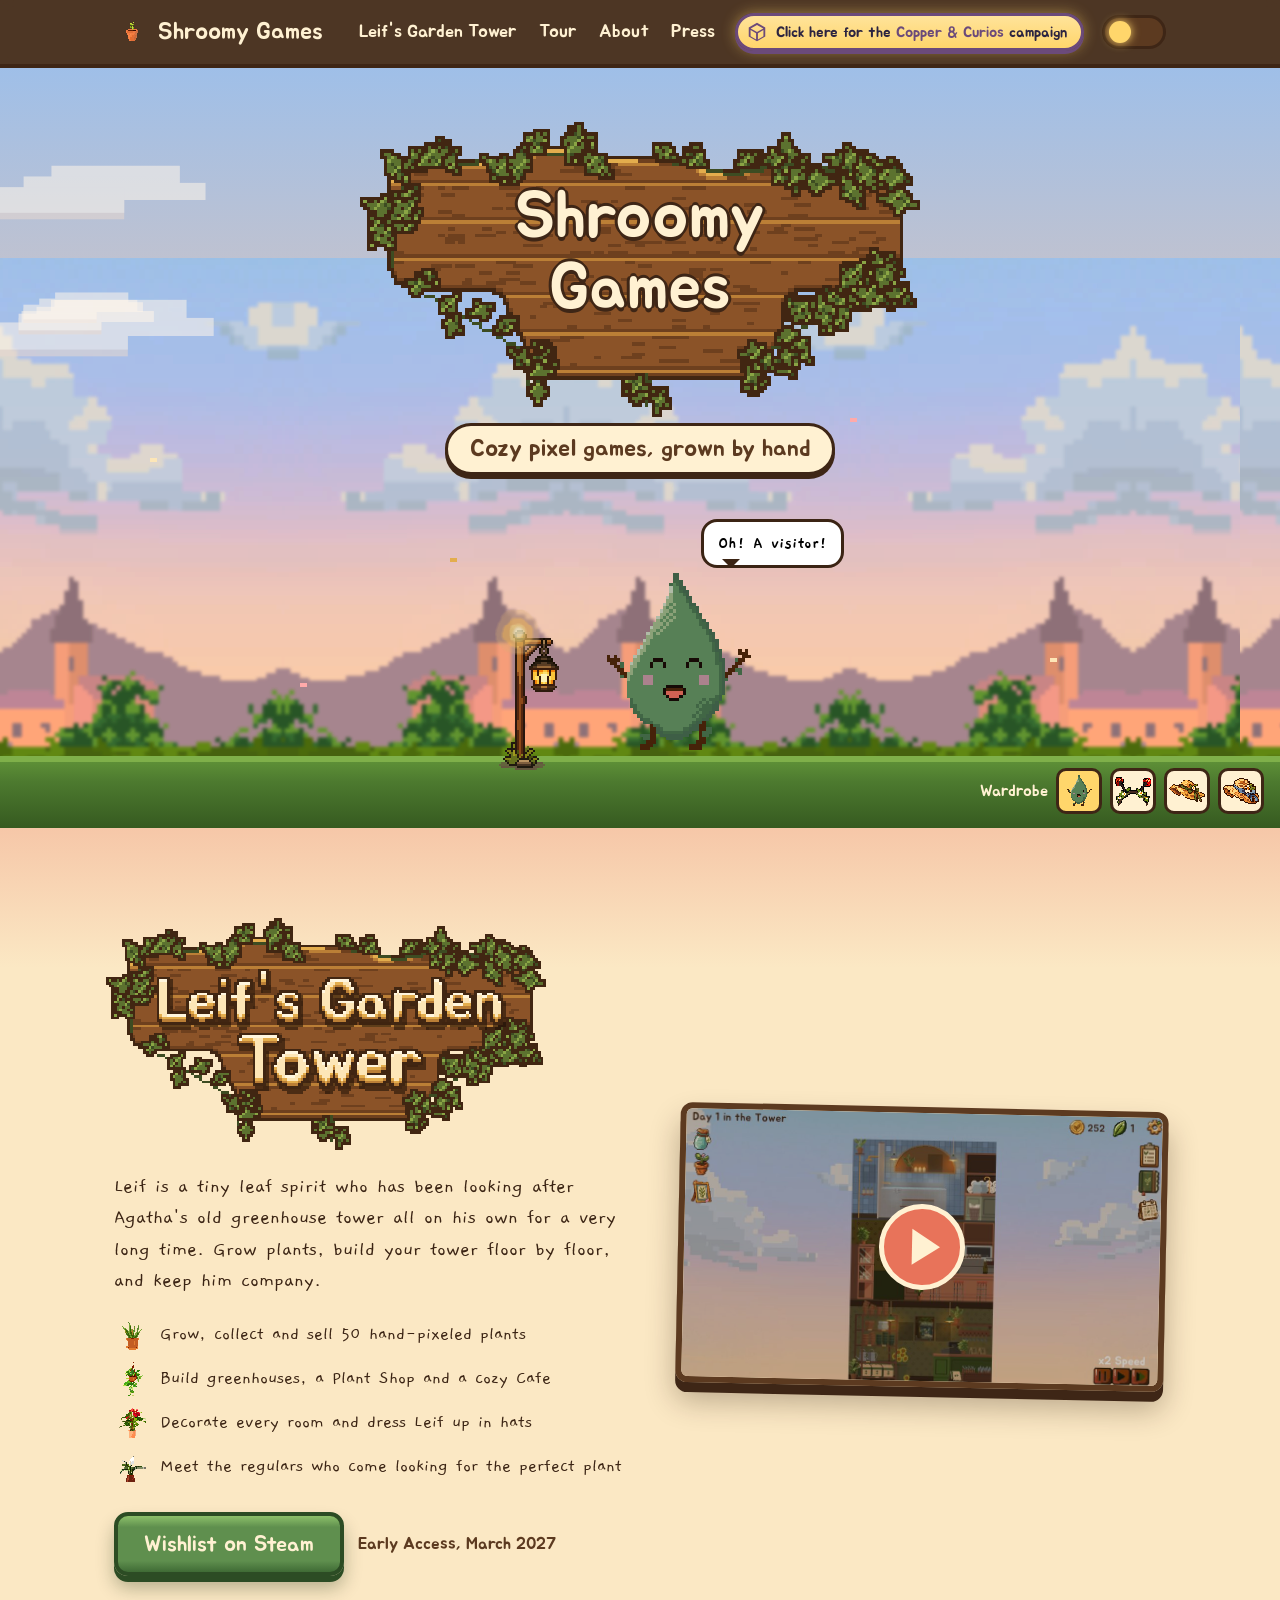
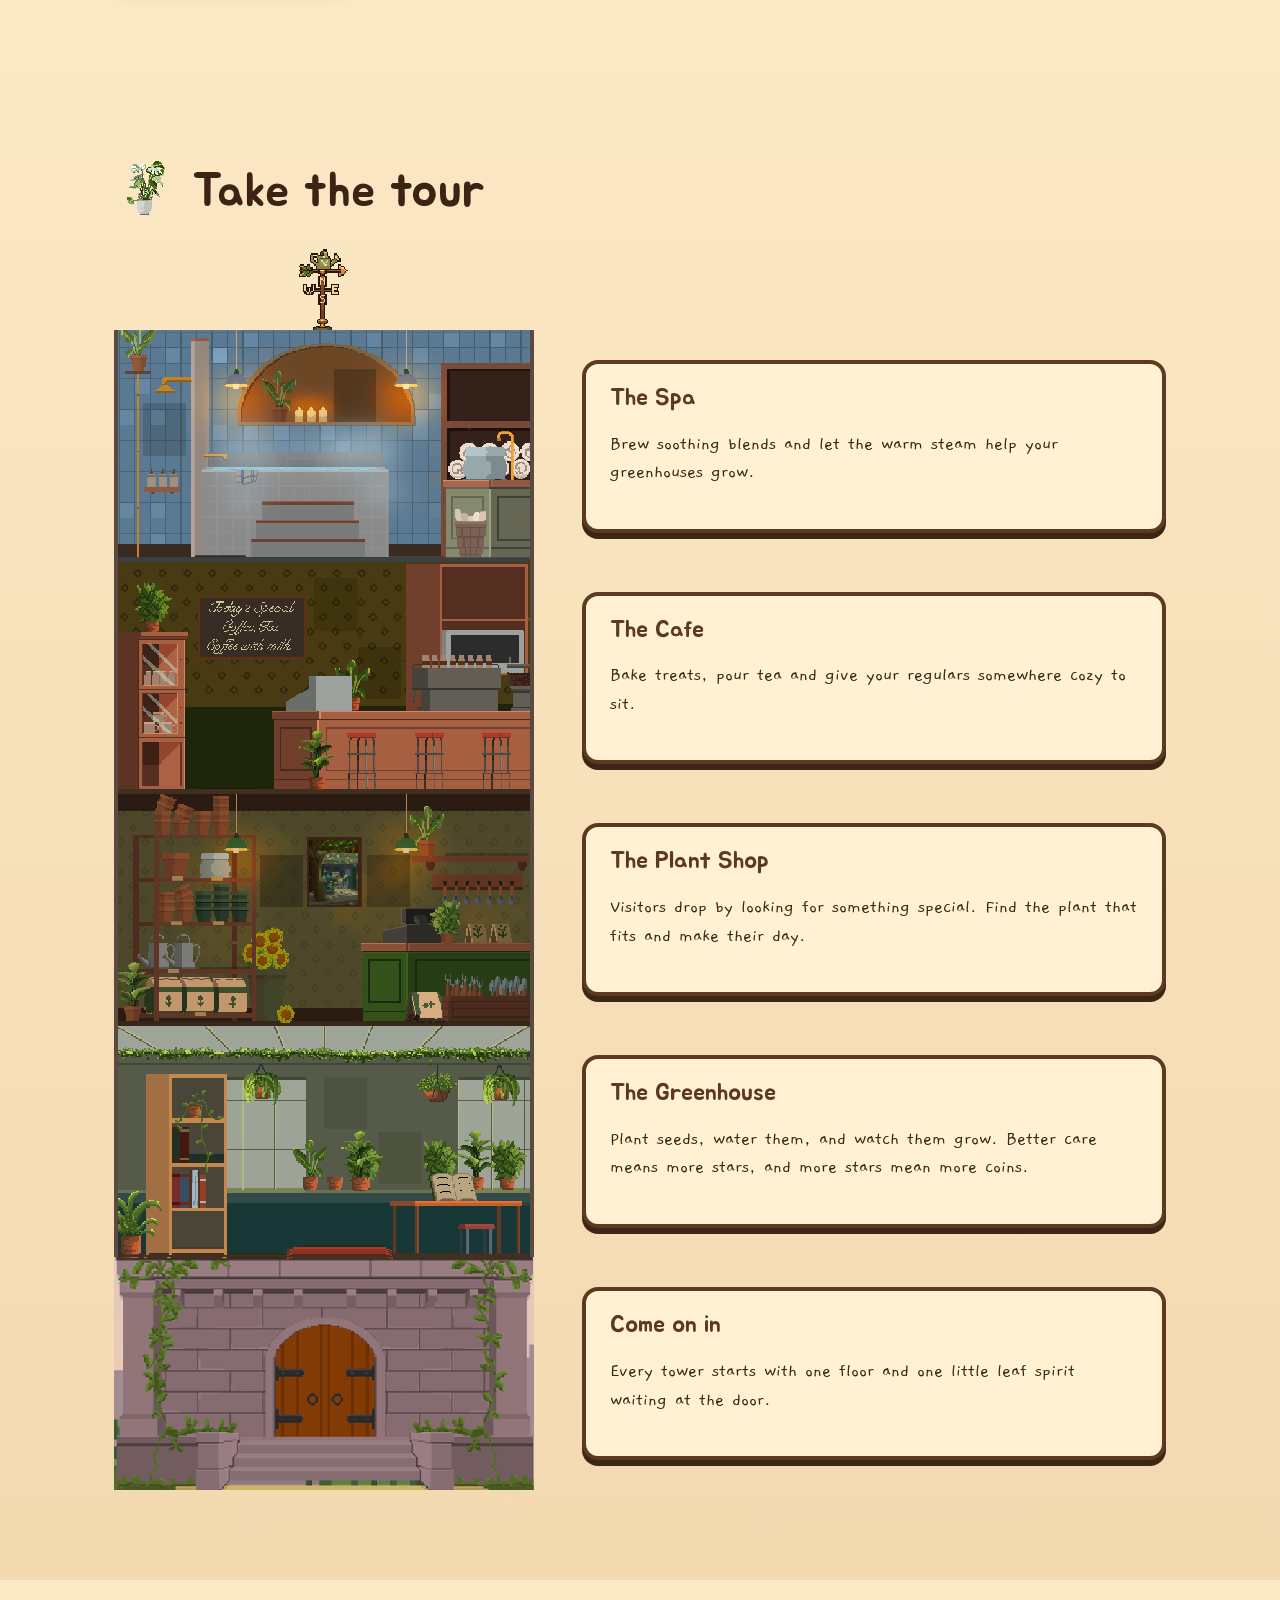
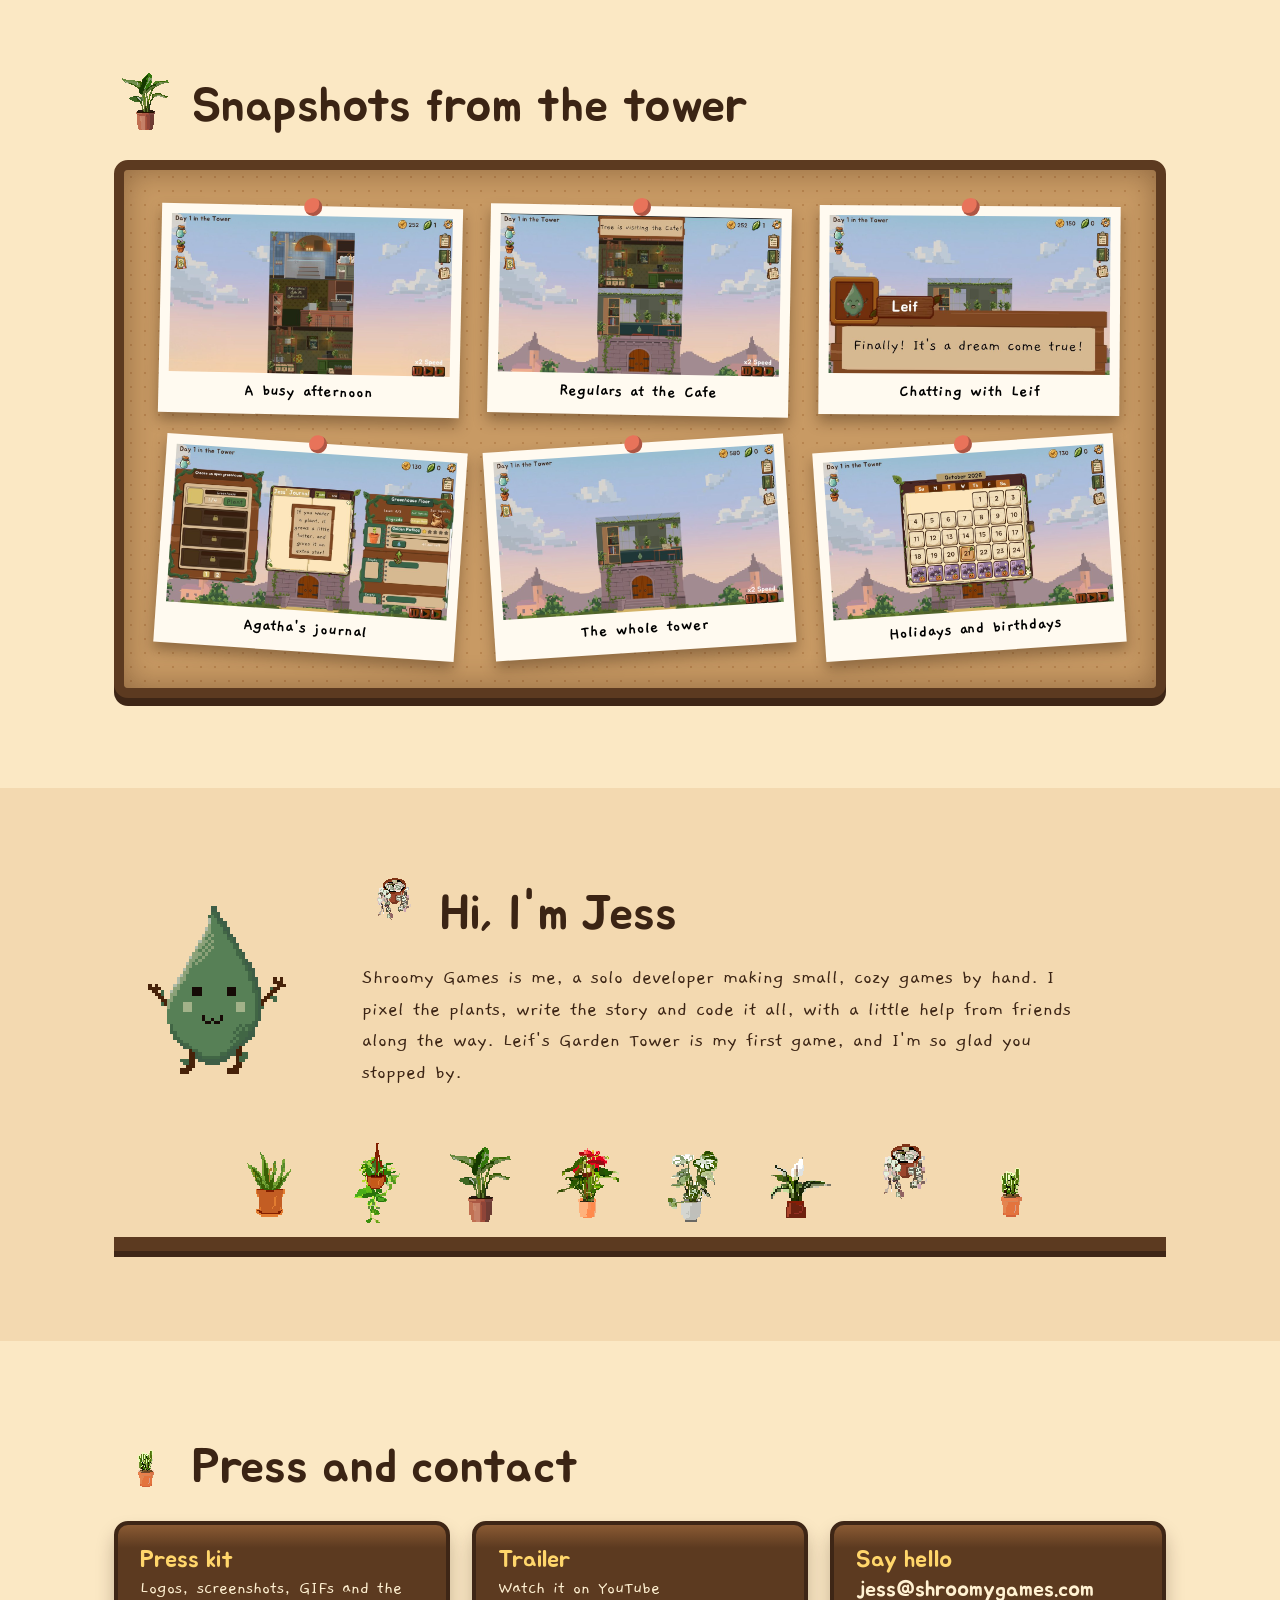
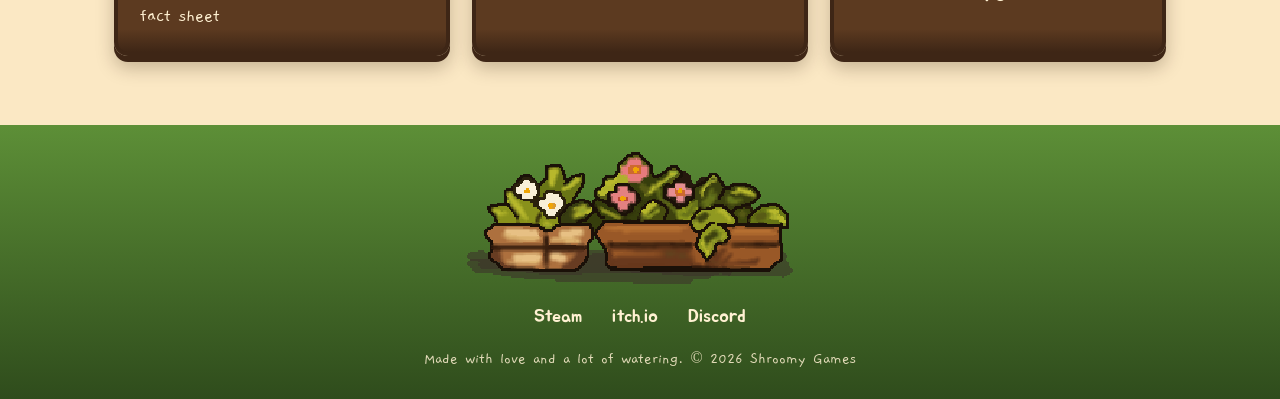
==== commit c6829825: "Add Copper & Curios campaign: player hub, job board, encrypted DM kit, menu link Co-Authored-By: Cla" ====
--- a/index.html
+++ b/index.html
@@ -40,6 +40,12 @@
 nav .links{display:flex;gap:4px 18px;margin-left:auto;flex-wrap:wrap}
 nav .links a{text-decoration:none;font:18px Jua;padding:8px 2px}
 nav .links a:hover{color:var(--gold)}
+.dndlink{display:inline-flex;align-items:center;gap:8px;text-decoration:none;font:15px Jua;color:#2c2440;background:linear-gradient(#ffe39a,var(--gold));border:3px solid #6b4a7a;border-radius:999px;padding:5px 14px 5px 8px;box-shadow:0 3px 0 #6b4a7a,0 0 14px rgba(255,214,107,.45);transition:transform .15s;animation:glow 2.8s ease-in-out infinite}
+.dndlink svg{width:22px;height:22px;color:#6b4a7a;flex:none}
+.dndlink b{font-weight:400;color:#6b4a7a}
+.dndlink:hover{transform:translateY(-2px) rotate(-1deg)}
+@keyframes glow{50%{box-shadow:0 3px 0 #6b4a7a,0 0 22px rgba(255,214,107,.8)}}
+@media(max-width:600px){.dndlink span{font-size:13px}}
 .toggle{background:var(--wood);border:3px solid var(--wood2);border-radius:30px;width:64px;height:34px;position:relative;cursor:pointer;padding:0}
 .toggle span{position:absolute;top:3px;left:4px;width:22px;height:22px;border-radius:50%;background:var(--gold);box-shadow:0 0 10px var(--gold);transition:left .35s,background .35s,box-shadow .35s}
 .night .toggle span{left:33px;background:#e9e7ff;box-shadow:inset -6px -2px 0 #b9b4e6,0 0 10px #c9c4ff}
@@ -179,6 +185,7 @@
 <nav><div class="wrap">
  <a class="brand" href="#top"><img src="assets/SeedlingPlantTwo.png" alt="">Shroomy Games</a>
  <div class="links"><a href="#leif">Leif's Garden Tower</a><a href="#tower">Tour</a><a href="#about">About</a><a href="#press">Press</a></div>
+ <a class="dndlink" href="campaign/" title="Our home D&amp;D campaign"><svg viewBox="0 0 24 24" aria-hidden="true"><path fill="currentColor" d="M12 2 3 7v10l9 5 9-5V7zm0 2.3 6.9 3.9L12 12 5.1 8.2zM5 9.9l6 3.4v6.8l-6-3.4zm8 10.2v-6.8l6-3.4v6.8z"/></svg><span>Click here for the <b>Copper &amp; Curios</b> campaign</span></a>
  <button class="toggle" id="toggle" aria-label="Switch day and night" aria-pressed="false"><span></span></button>
 </div></nav>
 
